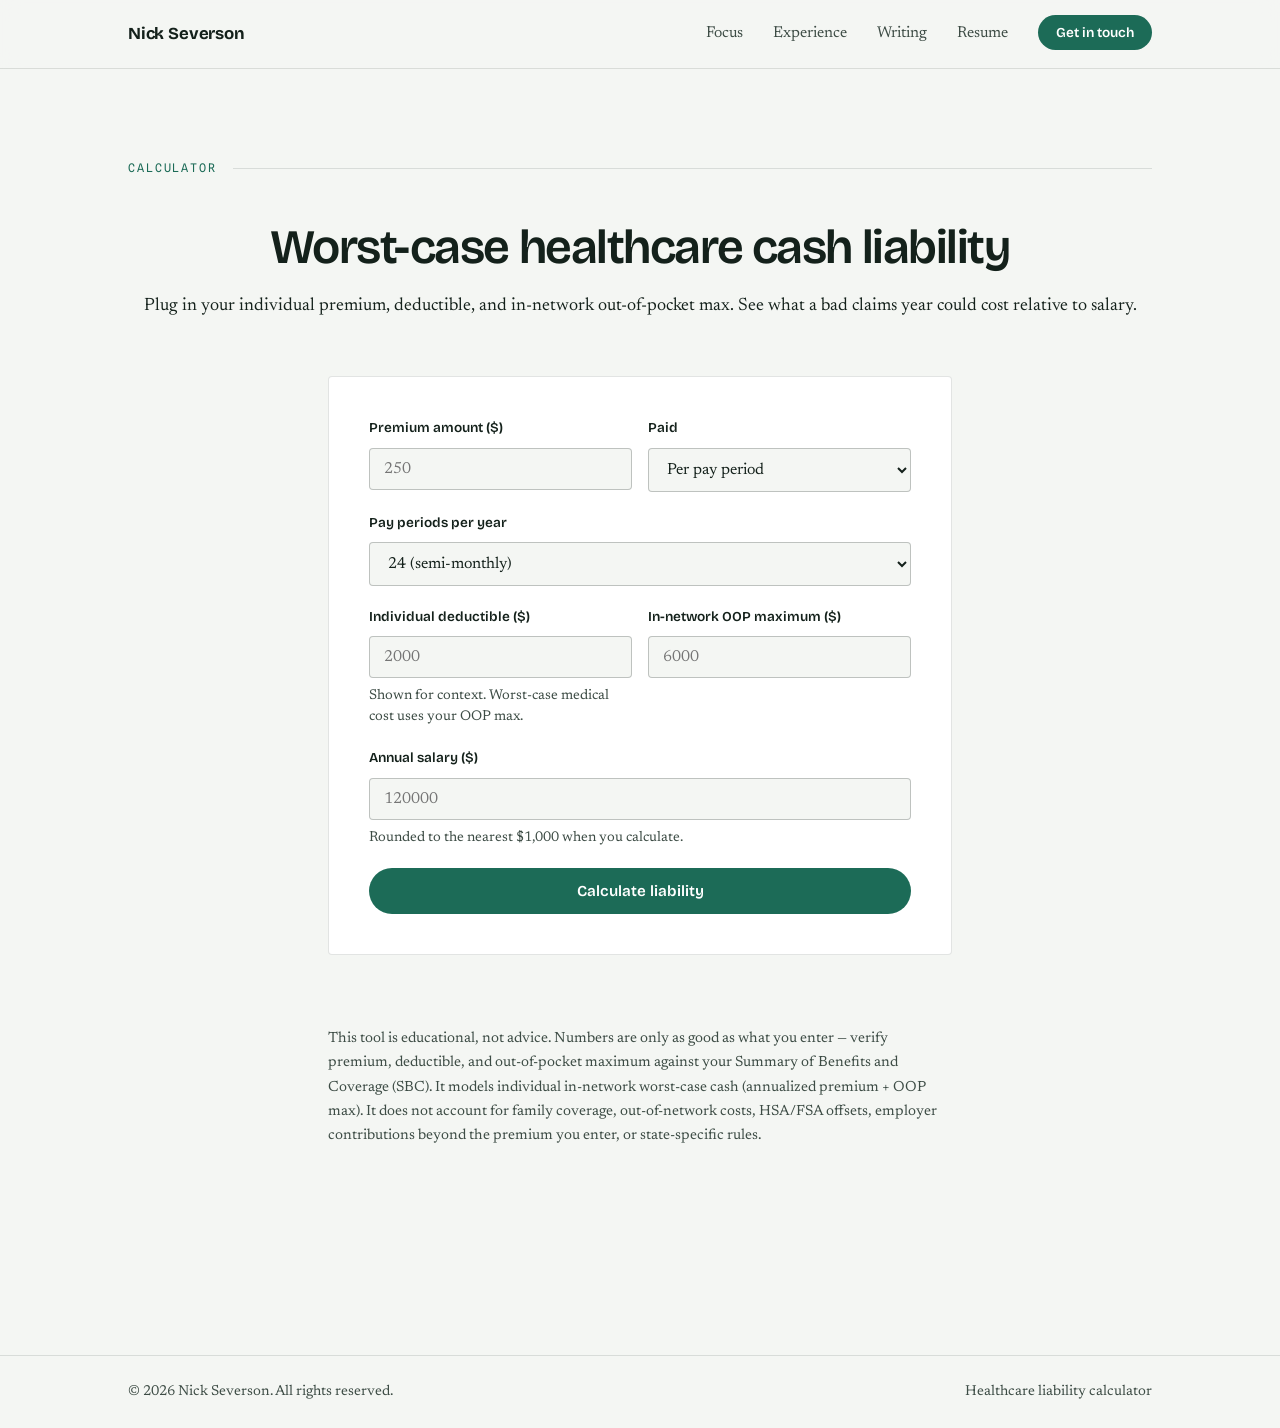
==== calculator.html @ 26088bc8 "Add Phase 1 healthcare liability calculator New client-side calculator page with manual individual i" ====
<!DOCTYPE html>
<html lang="en">
<head>
<meta charset="UTF-8">
<meta name="viewport" content="width=device-width, initial-scale=1.0">
<title>Healthcare Liability Calculator — Nick Severson</title>
<meta name="description" content="Estimate your worst-case annual healthcare cash liability from premium, deductible, and out-of-pocket maximum versus salary.">
<link rel="icon" href="data:image/svg+xml,<svg xmlns=%22http://www.w3.org/2000/svg%22 viewBox=%220 0 100 100%22><rect width=%22100%22 height=%22100%22 rx=%2222%22 fill=%22%231C6B57%22/><text x=%2250%22 y=%2266%22 font-size=%2244%22 font-weight=%22700%22 text-anchor=%22middle%22 fill=%22white%22 font-family=%22sans-serif%22>NS</text></svg>">
<link rel="preconnect" href="https://fonts.googleapis.com">
<link rel="preconnect" href="https://fonts.gstatic.com" crossorigin>
<link href="https://fonts.googleapis.com/css2?family=Bricolage+Grotesque:opsz,wght@12..96,400;12..96,500;12..96,600;12..96,700&family=Newsreader:ital,opsz,wght@0,6..72,400;0,6..72,500;1,6..72,400;1,6..72,500&family=Spline+Sans+Mono:wght@400;500&display=swap" rel="stylesheet">
<link rel="stylesheet" href="style.css">
</head>
<body>

<header>
  <div class="wrap nav">
    <a class="wordmark" href="index.html">Nick Severson</a>
    <nav aria-label="Main">
      <button class="menu-btn" aria-expanded="false" aria-controls="navlist" onclick="const u=document.getElementById('navlist');const o=u.classList.toggle('open');this.setAttribute('aria-expanded',o)">Menu</button>
      <ul id="navlist">
        <li><a href="index.html#focus">Focus</a></li>
        <li><a href="index.html#experience">Experience</a></li>
        <li><a href="index.html#writing">Writing</a></li>
        <li><a href="Nick-Severson-Resume.pdf" target="_blank" rel="noopener">Resume</a></li>
        <li><a class="cta" href="contact.html">Get in touch</a></li>
      </ul>
    </nav>
  </div>
</header>

<main>
  <div class="wrap page-hero reveal">
    <p class="eyebrow mono" style="justify-content:center"><span>Calculator</span></p>
    <h1>Worst-case healthcare cash liability</h1>
    <p class="lede">Plug in your individual premium, deductible, and in-network out-of-pocket max. See what a bad claims year could cost relative to salary.</p>
  </div>

  <div class="wrap calc-layout">
    <div class="card reveal">
      <form id="liability-form" novalidate>
        <div class="field-row">
          <div class="field">
            <label for="premium">Premium amount ($)</label>
            <input type="number" id="premium" name="premium" min="0" step="1" required placeholder="250">
          </div>
          <div class="field">
            <label for="cadence">Paid</label>
            <select id="cadence" name="cadence" required>
              <option value="per_pay">Per pay period</option>
              <option value="monthly">Monthly</option>
            </select>
          </div>
        </div>

        <div class="field" id="pay-periods-field">
          <label for="payPeriods">Pay periods per year</label>
          <select id="payPeriods" name="payPeriods">
            <option value="26">26 (biweekly)</option>
            <option value="24" selected>24 (semi-monthly)</option>
            <option value="12">12 (monthly)</option>
            <option value="52">52 (weekly)</option>
          </select>
        </div>

        <div class="field-row">
          <div class="field">
            <label for="deductible">Individual deductible ($)</label>
            <input type="number" id="deductible" name="deductible" min="0" step="1" required placeholder="2000">
            <p class="field-hint">Shown for context. Worst-case medical cost uses your OOP max.</p>
          </div>
          <div class="field">
            <label for="oopm">In-network OOP maximum ($)</label>
            <input type="number" id="oopm" name="oopm" min="0" step="1" required placeholder="6000">
          </div>
        </div>

        <div class="field">
          <label for="salary">Annual salary ($)</label>
          <input type="number" id="salary" name="salary" min="1" step="1000" required placeholder="120000">
          <p class="field-hint">Rounded to the nearest $1,000 when you calculate.</p>
        </div>

        <button type="submit" class="btn btn-primary">Calculate liability</button>
      </form>
    </div>

    <div class="card calc-results reveal" id="results" hidden>
      <p class="mono tag" style="color:var(--brass)">Results · Individual coverage</p>
      <div class="calc-flag" id="flag" aria-live="polite"></div>
      <div class="calc-grid">
        <div>
          <div class="calc-lbl">Annual premium</div>
          <div class="calc-num" id="out-premium">—</div>
        </div>
        <div>
          <div class="calc-lbl">Worst-case medical (OOP max)</div>
          <div class="calc-num" id="out-medical">—</div>
        </div>
        <div>
          <div class="calc-lbl">Worst-case total cash</div>
          <div class="calc-num" id="out-total">—</div>
        </div>
        <div>
          <div class="calc-lbl">Share of salary</div>
          <div class="calc-num" id="out-ratio">—</div>
        </div>
      </div>
      <p class="calc-note" id="out-detail"></p>
    </div>
  </div>

  <div class="wrap calc-disclaimer reveal">
    <p>This tool is educational, not advice. Numbers are only as good as what you enter — verify premium, deductible, and out-of-pocket maximum against your Summary of Benefits and Coverage (SBC). It models individual in-network worst-case cash (annualized premium + OOP max). It does not account for family coverage, out-of-network costs, HSA/FSA offsets, employer contributions beyond the premium you enter, or state-specific rules.</p>
  </div>
</main>

<footer class="plain-footer">
  <div class="wrap">
    <span>© <script>document.write(new Date().getFullYear())</script> Nick Severson. All rights reserved.</span>
    <a href="calculator.html">Healthcare liability calculator</a>
  </div>
</footer>

<script>
(function () {
  var form = document.getElementById('liability-form');
  var cadence = document.getElementById('cadence');
  var payField = document.getElementById('pay-periods-field');
  var results = document.getElementById('results');

  function money(n) {
    return n.toLocaleString('en-US', { style: 'currency', currency: 'USD', maximumFractionDigits: 0 });
  }

  function togglePayPeriods() {
    var perPay = cadence.value === 'per_pay';
    payField.hidden = !perPay;
    document.getElementById('payPeriods').required = perPay;
  }

  cadence.addEventListener('change', togglePayPeriods);
  togglePayPeriods();

  form.addEventListener('submit', function (e) {
    e.preventDefault();
    var premium = Number(document.getElementById('premium').value);
    var oopm = Number(document.getElementById('oopm').value);
    var salaryRaw = Number(document.getElementById('salary').value);
    if (!(premium >= 0) || !(oopm >= 0) || !(salaryRaw > 0)) return;

    var periods = cadence.value === 'per_pay'
      ? Number(document.getElementById('payPeriods').value)
      : 12;
    var salary = Math.round(salaryRaw / 1000) * 1000;
    if (salary < 1000) salary = 1000;

    var annualPremium = premium * periods;
    var worstCaseMedical = oopm;
    var worstCaseTotal = annualPremium + worstCaseMedical;
    var ratio = worstCaseTotal / salary;
    var pct = ratio * 100;

    var flagEl = document.getElementById('flag');
    var label, cls;
    if (ratio < 0.05) {
      label = 'Manageable';
      cls = 'flag-manageable';
    } else if (ratio <= 0.10) {
      label = 'Stretch';
      cls = 'flag-stretch';
    } else {
      label = 'Tight';
      cls = 'flag-tight';
    }

    flagEl.className = 'calc-flag ' + cls;
    flagEl.textContent = label;
    document.getElementById('out-premium').textContent = money(annualPremium);
    document.getElementById('out-medical').textContent = money(worstCaseMedical);
    document.getElementById('out-total').textContent = money(worstCaseTotal);
    document.getElementById('out-ratio').textContent = pct.toFixed(1) + '%';
    document.getElementById('out-detail').textContent =
      'Based on ' + money(premium) + (cadence.value === 'per_pay' ? ' × ' + periods + ' pay periods' : ' × 12 months') +
      ', OOP max ' + money(oopm) + ', and salary rounded to ' + money(salary) +
      '. Deductible is not added on top of OOP max for worst-case medical.';

    results.hidden = false;
    results.classList.add('in');
    results.scrollIntoView({ behavior: 'smooth', block: 'nearest' });
  });
})();
</script>

<script>
  var revEls = document.querySelectorAll('.reveal');
  if (window.matchMedia && window.matchMedia('(prefers-reduced-motion:reduce)').matches) {
    revEls.forEach(function(el){ el.classList.add('in'); });
  } else if ('IntersectionObserver' in window) {
    var io = new IntersectionObserver(function(entries){
      entries.forEach(function(e){ if(e.isIntersecting){ e.target.classList.add('in'); io.unobserve(e.target);} });
    }, {threshold:.12});
    revEls.forEach(function(el){ io.observe(el); });
    setTimeout(function(){ revEls.forEach(function(el){ el.classList.add('in'); }); }, 1500);
  } else {
    revEls.forEach(function(el){ el.classList.add('in'); });
  }
</script>

</body>
</html>
---- style.css ----
:root{
  --paper:#F4F6F3;
  --ink:#14211B;
  --ink-soft:#3D4C45;
  --pine:#1C6B57;
  --pine-deep:#0E362C;
  --brass:#A9812E;
  --line:rgba(20,33,27,.12);
  --line-strong:rgba(20,33,27,.24);
  --max:1120px;
  --pad:clamp(32px,6vw,48px);
  --gap-section:clamp(88px,15vh,160px);
  --gap-section-lg:clamp(130px,22vh,240px);
}
*{margin:0;padding:0;box-sizing:border-box}
html{scroll-behavior:smooth}
body{
  background:var(--paper);
  color:var(--ink);
  font-family:'Newsreader',Georgia,serif;
  font-size:18px;
  line-height:1.65;
  -webkit-font-smoothing:antialiased;
}
a{color:inherit}
::selection{background:var(--pine);color:#fff}
.wrap{max-width:var(--max);margin:0 auto;padding:0 var(--pad)}
.mono{font-family:'Spline Sans Mono',ui-monospace,monospace;font-size:.74rem;letter-spacing:.16em;text-transform:uppercase}

/* ---------- header ---------- */
header{
  position:sticky;top:0;z-index:50;
  background:color-mix(in srgb, var(--paper) 82%, transparent);
  backdrop-filter:blur(10px);-webkit-backdrop-filter:blur(10px);
  border-bottom:1px solid var(--line);
}
.nav{display:flex;align-items:center;justify-content:space-between;gap:20px;min-height:68px;flex-wrap:wrap}
.wordmark{font-family:'Bricolage Grotesque',sans-serif;font-weight:700;font-size:1.05rem;text-decoration:none;letter-spacing:-.01em}
.wordmark span{color:var(--pine)}
nav ul{display:flex;gap:clamp(16px,2.4vw,30px);list-style:none;align-items:center;flex-wrap:wrap}
nav a{text-decoration:none;color:var(--ink-soft);font-size:.98rem}
nav a:hover{color:var(--pine)}
nav .cta{
  font-family:'Bricolage Grotesque',sans-serif;font-weight:600;font-size:.85rem;
  color:#fff;background:var(--pine);padding:9px 18px;border-radius:999px;transition:background .18s ease;
}
nav .cta:hover{background:var(--pine-deep);color:#fff}
.menu-btn{display:none;background:none;border:1px solid var(--line-strong);border-radius:8px;padding:6px 12px;font-family:'Spline Sans Mono',monospace;font-size:.72rem;letter-spacing:.1em;cursor:pointer;color:var(--ink)}

/* ---------- hero ---------- */
.hero{padding-top:clamp(72px,13vh,140px);padding-bottom:clamp(56px,9vh,96px)}
.eyebrow{color:var(--pine);margin-bottom:clamp(28px,5vh,44px);display:flex;align-items:center;gap:16px}
.eyebrow::after{content:"";flex:1;height:1px;background:var(--line)}
h1{
  font-family:'Bricolage Grotesque',sans-serif;
  font-weight:600;font-size:clamp(2.5rem,6vw,4.6rem);
  line-height:1.04;letter-spacing:-.03em;max-width:19ch;text-wrap:balance;
}
h1 em{font-family:'Newsreader',serif;font-style:italic;font-weight:500;color:var(--pine)}
.hero p.lede{max-width:60ch;margin:clamp(28px,4vh,40px) 0 clamp(32px,5vh,44px);font-size:clamp(1.1rem,1.4vw,1.24rem);color:var(--ink-soft);line-height:1.7}
.hero .actions{display:flex;gap:16px;flex-wrap:wrap;align-items:center}
.btn{
  font-family:'Bricolage Grotesque',sans-serif;font-weight:600;font-size:.95rem;
  text-decoration:none;padding:14px 26px;border-radius:999px;transition:transform .15s ease, background .18s ease, border-color .18s ease, color .18s ease;
  display:inline-flex;align-items:center;gap:8px;border:none;cursor:pointer;
}
.btn:hover{transform:translateY(-2px)}
.btn-primary{background:var(--pine);color:#fff}
.btn-primary:hover{background:var(--pine-deep)}
.btn-ghost{border:1px solid var(--line-strong);color:var(--ink);background:transparent}
.btn-ghost:hover{border-color:var(--pine);color:var(--pine)}
.quiet{font-size:.96rem;color:var(--ink-soft);text-decoration:underline;text-underline-offset:3px;transition:color .18s ease}
.quiet:hover{color:var(--pine)}

/* ---------- page hero (interior pages) ---------- */
.page-hero{padding-top:clamp(64px,10vh,100px);padding-bottom:clamp(40px,6vh,56px);text-align:center}
.page-hero h1{max-width:none;margin:0 auto;font-size:clamp(2rem,4.4vw,3rem)}
.page-hero p.lede{margin:20px auto 0;text-align:center}

/* ---------- proof ledger ---------- */
.ledger{border-top:1px solid var(--line-strong);border-bottom:1px solid var(--line-strong);padding-top:clamp(28px,4vh,40px);padding-bottom:clamp(28px,4vh,40px);margin-bottom:var(--gap-section-lg)}
.ledger-grid{display:grid;grid-template-columns:repeat(auto-fit,minmax(160px,1fr));gap:clamp(28px,4vw,44px)}
.ledger .num{font-family:'Bricolage Grotesque',sans-serif;font-weight:700;font-size:clamp(1.9rem,2.6vw,2.3rem);letter-spacing:-.02em}
.ledger .num sup{font-size:.62em;color:var(--brass);top:-.7em}
.ledger .lbl{color:var(--ink-soft);margin-top:4px;font-size:1rem}

/* ---------- sections ---------- */
#focus,#experience,#writing{padding-bottom:var(--gap-section-lg)}
.sec-head{display:flex;align-items:center;gap:16px;margin-bottom:clamp(36px,6vh,56px)}
.sec-head .mono{color:var(--pine)}
.sec-head::after{content:"";flex:1;height:1px;background:var(--line)}
h2{font-family:'Bricolage Grotesque',sans-serif;font-weight:600;font-size:clamp(1.5rem,2.4vw,2rem);letter-spacing:-.02em}

/* focus areas */
.focus{display:grid;grid-template-columns:repeat(auto-fit,minmax(260px,1fr));gap:1px;background:var(--line);border:1px solid var(--line)}
.focus article{background:var(--paper);padding:clamp(30px,3.4vw,40px);transition:background .2s ease}
.focus article:hover{background:#fff}
.focus h3{font-family:'Bricolage Grotesque',sans-serif;font-weight:600;font-size:1.18rem;margin:16px 0 12px}
.focus p{color:var(--ink-soft);font-size:1rem;line-height:1.65}
.focus .tag{color:var(--brass)}

/* experience */
.role{display:grid;grid-template-columns:minmax(160px,220px) 1fr;gap:clamp(20px,4vw,44px);padding:clamp(30px,4vh,40px) 0;border-top:1px solid var(--line)}
.role:last-of-type{border-bottom:1px solid var(--line)}
.role .when{color:var(--ink-soft);padding-top:5px;font-size:1rem}
.role h3{font-family:'Bricolage Grotesque',sans-serif;font-weight:600;font-size:1.2rem}
.role .org{color:var(--pine);font-style:italic;font-family:'Newsreader',serif;margin:2px 0 14px}
.role ul{list-style:none;display:flex;flex-direction:column;gap:8px}
.role li{color:var(--ink-soft);padding-left:22px;position:relative;font-size:1rem}
.role li::before{content:"—";position:absolute;left:0;color:var(--brass)}
.resume-row{margin-top:clamp(28px,4vh,36px)}

/* writing */
.posts{display:grid;grid-template-columns:repeat(auto-fit,minmax(260px,1fr));gap:clamp(20px,2.4vw,28px)}
.post{border:1px solid var(--line);padding:clamp(26px,3vw,32px);text-decoration:none;display:block;transition:border-color .2s ease, transform .15s ease;background:var(--paper)}
.post:hover{border-color:var(--pine);transform:translateY(-3px)}
.post h3{font-family:'Bricolage Grotesque',sans-serif;font-weight:600;font-size:1.12rem;margin:14px 0 10px}
.post p{color:var(--ink-soft);font-size:.98rem;line-height:1.6}
.post .read{color:var(--pine);font-size:.92rem;font-style:italic;font-family:'Newsreader',serif;margin-top:16px;display:inline-block}
.writing-note{margin-top:clamp(24px,3vh,32px);color:var(--ink-soft);font-size:.98rem}
.writing-note a{color:var(--pine)}

/* ---------- card (contact form / placeholders) ---------- */
.card{background:#fff;border:1px solid var(--line);border-radius:4px;padding:40px}
.field{margin-bottom:20px}
.field label{display:block;font-family:'Bricolage Grotesque',sans-serif;font-weight:600;font-size:.85rem;margin-bottom:8px}
.field input,.field textarea{
  width:100%;font-family:'Newsreader',Georgia,serif;font-size:1rem;color:var(--ink);
  background:var(--paper);border:1px solid var(--line-strong);border-radius:4px;
  padding:12px 14px;transition:border-color .15s ease;
}
.field input:focus,.field textarea:focus{outline:none;border-color:var(--pine)}
.field textarea{resize:vertical;min-height:140px}
.card .btn{width:100%;justify-content:center;padding:14px 24px}

.placeholder-box{background:#fff;border:1px solid var(--line);border-radius:4px;padding:56px 40px;text-align:center}
.placeholder-box .icon{
  width:52px;height:52px;border-radius:50%;background:var(--paper);border:1px solid var(--line);
  display:flex;align-items:center;justify-content:center;margin:0 auto 20px;color:var(--pine);font-size:1.3rem;
}
.placeholder-box p{color:var(--ink-soft);max-width:44ch;margin:12px auto 0}

/* ---------- contact / footer band ---------- */
.close-band{background:var(--pine-deep);color:#EDF3EF;padding:clamp(80px,13vh,128px) 0 0}
.close-band .mono{color:#8FBFA9}
.close-band h2{color:#fff;font-size:clamp(1.9rem,3.8vw,3rem);line-height:1.1;max-width:22ch;margin:20px 0 20px;text-wrap:balance}
.close-band p{color:#B9CFC3;max-width:54ch;font-size:clamp(1.05rem,1.3vw,1.18rem);line-height:1.7}
.close-actions{display:flex;gap:16px;flex-wrap:wrap;margin:clamp(32px,5vh,40px) 0 0}
.close-band .btn-primary{background:#fff;color:var(--pine-deep)}
.close-band .btn-primary:hover{background:#DCE9E1}
.close-band .btn-ghost{border-color:rgba(255,255,255,.35);color:#fff}
.close-band .btn-ghost:hover{border-color:#fff}
.footer-meta{
  margin-top:clamp(56px,9vh,80px);border-top:1px solid rgba(255,255,255,.15);
  padding:26px 0;display:flex;justify-content:space-between;gap:16px;flex-wrap:wrap;
  color:#8FA99C;font-size:.9rem;
}
.footer-meta a{color:#C7D9CE;text-decoration:none}
.footer-meta a:hover{color:#fff;text-decoration:underline}
.family{font-family:'Spline Sans Mono',monospace;font-size:.72rem;letter-spacing:.12em;text-transform:uppercase}

/* plain footer for interior pages without a close-band */
.plain-footer{border-top:1px solid var(--line);padding:24px 0;margin-top:var(--gap-section)}
.plain-footer .wrap{display:flex;justify-content:space-between;gap:16px;flex-wrap:wrap;color:var(--ink-soft);font-size:.9rem}
.plain-footer a{color:var(--ink-soft);text-decoration:none}
.plain-footer a:hover{color:var(--pine);text-decoration:underline}

/* reveal on scroll */
.reveal{opacity:0;transform:translateY(16px);transition:opacity .55s ease, transform .55s ease}
.reveal.in{opacity:1;transform:none}
@media (prefers-reduced-motion:reduce){
  .reveal{opacity:1;transform:none;transition:none}
  .btn:hover,.post:hover{transform:none}
  html{scroll-behavior:auto}
}

/* focus visibility */
a:focus-visible,button:focus-visible{outline:2px solid var(--pine);outline-offset:3px;border-radius:4px}

/* ---------- responsive ---------- */
@media (max-width:720px){
  :root{--pad:32px}
  nav ul{
    display:none;position:absolute;top:68px;left:0;right:0;
    background:var(--paper);border-bottom:1px solid var(--line);
    flex-direction:column;gap:0;padding:8px var(--pad) 16px;
  }
  nav ul.open{display:flex}
  nav ul li{width:100%}
  nav ul a{display:block;padding:12px 0}
  .menu-btn{display:block}
  .role{grid-template-columns:1fr;gap:8px}
  .card{padding:28px}
}

/* ---------- calculator ---------- */
.calc-layout{max-width:720px;padding-bottom:clamp(48px,8vh,80px);display:flex;flex-direction:column;gap:24px}
.field-row{display:grid;grid-template-columns:1fr 1fr;gap:16px}
.field select{
  width:100%;font-family:'Newsreader',Georgia,serif;font-size:1rem;color:var(--ink);
  background:var(--paper);border:1px solid var(--line-strong);border-radius:4px;
  padding:12px 14px;transition:border-color .15s ease;appearance:auto;
}
.field select:focus{outline:none;border-color:var(--pine)}
.field-hint{margin-top:8px;font-size:.88rem;color:var(--ink-soft);line-height:1.45}
.calc-results .tag{margin-bottom:12px}
.calc-flag{
  font-family:'Bricolage Grotesque',sans-serif;font-weight:700;font-size:clamp(1.4rem,2.4vw,1.75rem);
  letter-spacing:-.02em;margin-bottom:24px;
}
.flag-manageable{color:var(--pine)}
.flag-stretch{color:var(--brass)}
.flag-tight{color:#9B3B2E}
.calc-grid{display:grid;grid-template-columns:1fr 1fr;gap:clamp(20px,3vw,28px)}
.calc-lbl{color:var(--ink-soft);font-size:.95rem;margin-bottom:4px}
.calc-num{font-family:'Bricolage Grotesque',sans-serif;font-weight:700;font-size:clamp(1.35rem,2vw,1.65rem);letter-spacing:-.02em}
.calc-note{margin-top:24px;color:var(--ink-soft);font-size:.95rem;line-height:1.6}
.calc-disclaimer{max-width:720px;padding-bottom:clamp(48px,8vh,72px)}
.calc-disclaimer p{color:var(--ink-soft);font-size:.92rem;line-height:1.65}
@media (max-width:720px){
  .field-row,.calc-grid{grid-template-columns:1fr}
}
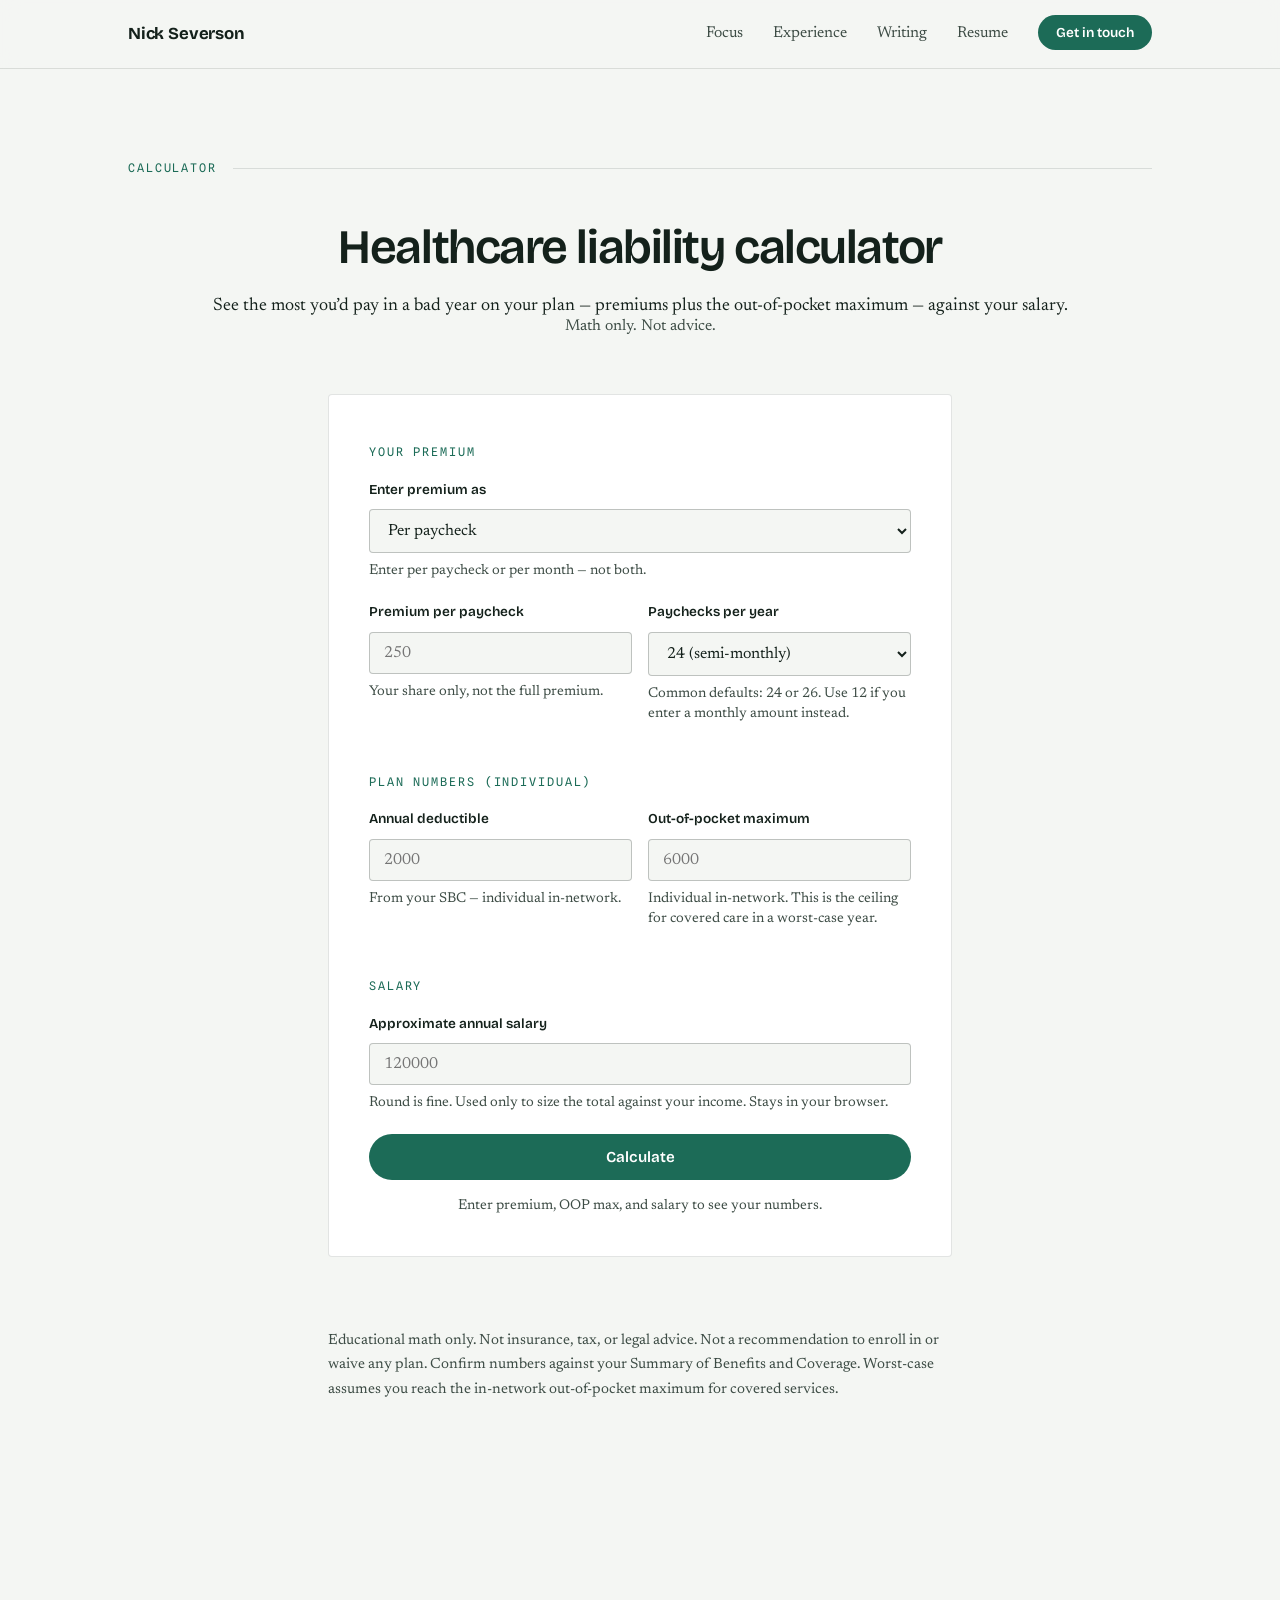
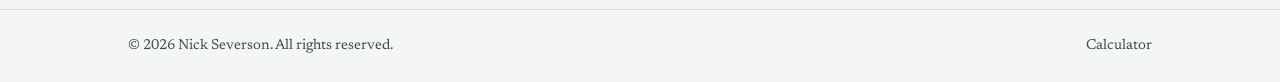
==== commit 21865c13: "Apply Ideas Guy microcopy to liability calculator Swap placeholder strings for locked Phase 1 copy: " ====
--- a/calculator.html
+++ b/calculator.html
@@ -3,8 +3,8 @@
 <head>
 <meta charset="UTF-8">
 <meta name="viewport" content="width=device-width, initial-scale=1.0">
-<title>Healthcare Liability Calculator — Nick Severson</title>
-<meta name="description" content="Estimate your worst-case annual healthcare cash liability from premium, deductible, and out-of-pocket maximum versus salary.">
+<title>Healthcare liability calculator · Nick Severson</title>
+<meta name="description" content="Estimate worst-case healthcare costs on your plan — your premiums plus the out-of-pocket maximum — as a share of salary.">
 <link rel="icon" href="data:image/svg+xml,<svg xmlns=%22http://www.w3.org/2000/svg%22 viewBox=%220 0 100 100%22><rect width=%22100%22 height=%22100%22 rx=%2222%22 fill=%22%231C6B57%22/><text x=%2250%22 y=%2266%22 font-size=%2244%22 font-weight=%22700%22 text-anchor=%22middle%22 fill=%22white%22 font-family=%22sans-serif%22>NS</text></svg>">
 <link rel="preconnect" href="https://fonts.googleapis.com">
 <link rel="preconnect" href="https://fonts.gstatic.com" crossorigin>
@@ -32,93 +32,106 @@
 <main>
   <div class="wrap page-hero reveal">
     <p class="eyebrow mono" style="justify-content:center"><span>Calculator</span></p>
-    <h1>Worst-case healthcare cash liability</h1>
-    <p class="lede">Plug in your individual premium, deductible, and in-network out-of-pocket max. See what a bad claims year could cost relative to salary.</p>
+    <h1>Healthcare liability calculator</h1>
+    <p class="lede">See the most you’d pay in a bad year on your plan — premiums plus the out-of-pocket maximum — against your salary.</p>
+    <p class="calc-oneliner">Math only. Not advice.</p>
   </div>
 
   <div class="wrap calc-layout">
     <div class="card reveal">
       <form id="liability-form" novalidate>
+        <p class="mono calc-section">Your premium</p>
+        <div class="field">
+          <label for="cadence">Enter premium as</label>
+          <select id="cadence" name="cadence" required>
+            <option value="per_pay">Per paycheck</option>
+            <option value="monthly">Per month</option>
+          </select>
+          <p class="field-hint">Enter per paycheck or per month — not both.</p>
+        </div>
+
         <div class="field-row">
           <div class="field">
-            <label for="premium">Premium amount ($)</label>
+            <label for="premium" id="premium-label">Premium per paycheck</label>
             <input type="number" id="premium" name="premium" min="0" step="1" required placeholder="250">
-          </div>
-          <div class="field">
-            <label for="cadence">Paid</label>
-            <select id="cadence" name="cadence" required>
-              <option value="per_pay">Per pay period</option>
-              <option value="monthly">Monthly</option>
+            <p class="field-hint">Your share only, not the full premium.</p>
+          </div>
+          <div class="field" id="pay-periods-field">
+            <label for="payPeriods">Paychecks per year</label>
+            <select id="payPeriods" name="payPeriods">
+              <option value="26">26 (biweekly)</option>
+              <option value="24" selected>24 (semi-monthly)</option>
+              <option value="12">12</option>
+              <option value="52">52 (weekly)</option>
             </select>
-          </div>
-        </div>
-
-        <div class="field" id="pay-periods-field">
-          <label for="payPeriods">Pay periods per year</label>
-          <select id="payPeriods" name="payPeriods">
-            <option value="26">26 (biweekly)</option>
-            <option value="24" selected>24 (semi-monthly)</option>
-            <option value="12">12 (monthly)</option>
-            <option value="52">52 (weekly)</option>
-          </select>
-        </div>
-
+            <p class="field-hint">Common defaults: 24 or 26. Use 12 if you enter a monthly amount instead.</p>
+          </div>
+        </div>
+
+        <p class="mono calc-section">Plan numbers (individual)</p>
         <div class="field-row">
           <div class="field">
-            <label for="deductible">Individual deductible ($)</label>
+            <label for="deductible">Annual deductible</label>
             <input type="number" id="deductible" name="deductible" min="0" step="1" required placeholder="2000">
-            <p class="field-hint">Shown for context. Worst-case medical cost uses your OOP max.</p>
+            <p class="field-hint">From your SBC — individual in-network.</p>
           </div>
           <div class="field">
-            <label for="oopm">In-network OOP maximum ($)</label>
+            <label for="oopm">Out-of-pocket maximum</label>
             <input type="number" id="oopm" name="oopm" min="0" step="1" required placeholder="6000">
-          </div>
-        </div>
-
+            <p class="field-hint">Individual in-network. This is the ceiling for covered care in a worst-case year.</p>
+          </div>
+        </div>
+
+        <p class="mono calc-section">Salary</p>
         <div class="field">
-          <label for="salary">Annual salary ($)</label>
+          <label for="salary">Approximate annual salary</label>
           <input type="number" id="salary" name="salary" min="1" step="1000" required placeholder="120000">
-          <p class="field-hint">Rounded to the nearest $1,000 when you calculate.</p>
-        </div>
-
-        <button type="submit" class="btn btn-primary">Calculate liability</button>
+          <p class="field-hint">Round is fine. Used only to size the total against your income. Stays in your browser.</p>
+        </div>
+
+        <button type="submit" class="btn btn-primary">Calculate</button>
+        <p class="field-hint calc-empty" id="empty-hint">Enter premium, OOP max, and salary to see your numbers.</p>
       </form>
     </div>
 
     <div class="card calc-results reveal" id="results" hidden>
-      <p class="mono tag" style="color:var(--brass)">Results · Individual coverage</p>
+      <p class="mono tag" style="color:var(--brass)">Your numbers</p>
       <div class="calc-flag" id="flag" aria-live="polite"></div>
+      <p class="calc-flag-blurb" id="flag-blurb"></p>
+      <p class="field-hint" id="flag-note" hidden>Households differ. This is a sizing lens, not a recommendation to enroll or waive.</p>
       <div class="calc-grid">
         <div>
-          <div class="calc-lbl">Annual premium</div>
+          <div class="calc-lbl">Annual premium (your share)</div>
           <div class="calc-num" id="out-premium">—</div>
         </div>
         <div>
           <div class="calc-lbl">Worst-case medical (OOP max)</div>
           <div class="calc-num" id="out-medical">—</div>
-        </div>
-        <div>
-          <div class="calc-lbl">Worst-case total cash</div>
+          <p class="field-hint">Ceiling for covered in-network care if you hit the out-of-pocket maximum.</p>
+        </div>
+        <div>
+          <div class="calc-lbl">Worst-case total</div>
           <div class="calc-num" id="out-total">—</div>
+          <p class="field-hint">Premium + OOP max.</p>
         </div>
         <div>
           <div class="calc-lbl">Share of salary</div>
           <div class="calc-num" id="out-ratio">—</div>
         </div>
       </div>
-      <p class="calc-note" id="out-detail"></p>
+      <p class="calc-note">Doesn’t include out-of-network costs, non-covered services, balance billing, or tax-advantaged accounts (HSA/FSA).</p>
     </div>
   </div>
 
   <div class="wrap calc-disclaimer reveal">
-    <p>This tool is educational, not advice. Numbers are only as good as what you enter — verify premium, deductible, and out-of-pocket maximum against your Summary of Benefits and Coverage (SBC). It models individual in-network worst-case cash (annualized premium + OOP max). It does not account for family coverage, out-of-network costs, HSA/FSA offsets, employer contributions beyond the premium you enter, or state-specific rules.</p>
+    <p>Educational math only. Not insurance, tax, or legal advice. Not a recommendation to enroll in or waive any plan. Confirm numbers against your Summary of Benefits and Coverage. Worst-case assumes you reach the in-network out-of-pocket maximum for covered services.</p>
   </div>
 </main>
 
 <footer class="plain-footer">
   <div class="wrap">
     <span>© <script>document.write(new Date().getFullYear())</script> Nick Severson. All rights reserved.</span>
-    <a href="calculator.html">Healthcare liability calculator</a>
+    <a href="calculator.html">Calculator</a>
   </div>
 </footer>
 
@@ -127,20 +140,23 @@
   var form = document.getElementById('liability-form');
   var cadence = document.getElementById('cadence');
   var payField = document.getElementById('pay-periods-field');
+  var premiumLabel = document.getElementById('premium-label');
   var results = document.getElementById('results');
+  var emptyHint = document.getElementById('empty-hint');
 
   function money(n) {
     return n.toLocaleString('en-US', { style: 'currency', currency: 'USD', maximumFractionDigits: 0 });
   }
 
-  function togglePayPeriods() {
+  function toggleCadence() {
     var perPay = cadence.value === 'per_pay';
     payField.hidden = !perPay;
     document.getElementById('payPeriods').required = perPay;
+    premiumLabel.textContent = perPay ? 'Premium per paycheck' : 'Premium per month';
   }
 
-  cadence.addEventListener('change', togglePayPeriods);
-  togglePayPeriods();
+  cadence.addEventListener('change', toggleCadence);
+  toggleCadence();
 
   form.addEventListener('submit', function (e) {
     e.preventDefault();
@@ -162,28 +178,32 @@
     var pct = ratio * 100;
 
     var flagEl = document.getElementById('flag');
-    var label, cls;
+    var blurbEl = document.getElementById('flag-blurb');
+    var noteEl = document.getElementById('flag-note');
+    var label, cls, blurb;
     if (ratio < 0.05) {
       label = 'Manageable';
       cls = 'flag-manageable';
+      blurb = 'Worst-case total is under 5% of salary.';
     } else if (ratio <= 0.10) {
       label = 'Stretch';
       cls = 'flag-stretch';
+      blurb = 'Worst-case total is 5–10% of salary.';
     } else {
       label = 'Tight';
       cls = 'flag-tight';
+      blurb = 'Worst-case total is over 10% of salary.';
     }
 
     flagEl.className = 'calc-flag ' + cls;
     flagEl.textContent = label;
+    blurbEl.textContent = blurb;
+    noteEl.hidden = false;
     document.getElementById('out-premium').textContent = money(annualPremium);
     document.getElementById('out-medical').textContent = money(worstCaseMedical);
     document.getElementById('out-total').textContent = money(worstCaseTotal);
-    document.getElementById('out-ratio').textContent = pct.toFixed(1) + '%';
-    document.getElementById('out-detail').textContent =
-      'Based on ' + money(premium) + (cadence.value === 'per_pay' ? ' × ' + periods + ' pay periods' : ' × 12 months') +
-      ', OOP max ' + money(oopm) + ', and salary rounded to ' + money(salary) +
-      '. Deductible is not added on top of OOP max for worst-case medical.';
+    document.getElementById('out-ratio').textContent = pct.toFixed(1) + '% of salary';
+    emptyHint.hidden = true;
 
     results.hidden = false;
     results.classList.add('in');
--- a/style.css
+++ b/style.css
@@ -220,3 +220,9 @@
 @media (max-width:720px){
   .field-row,.calc-grid{grid-template-columns:1fr}
 }
+
+.calc-oneliner{text-align:center;color:var(--ink-soft);font-size:.98rem;margin-top:-8px;margin-bottom:0}
+.calc-section{color:var(--pine);margin:8px 0 16px}
+.calc-section:not(:first-child){margin-top:28px}
+.calc-flag-blurb{color:var(--ink-soft);margin:-12px 0 8px;font-size:1rem}
+.calc-empty{margin-top:16px;text-align:center}
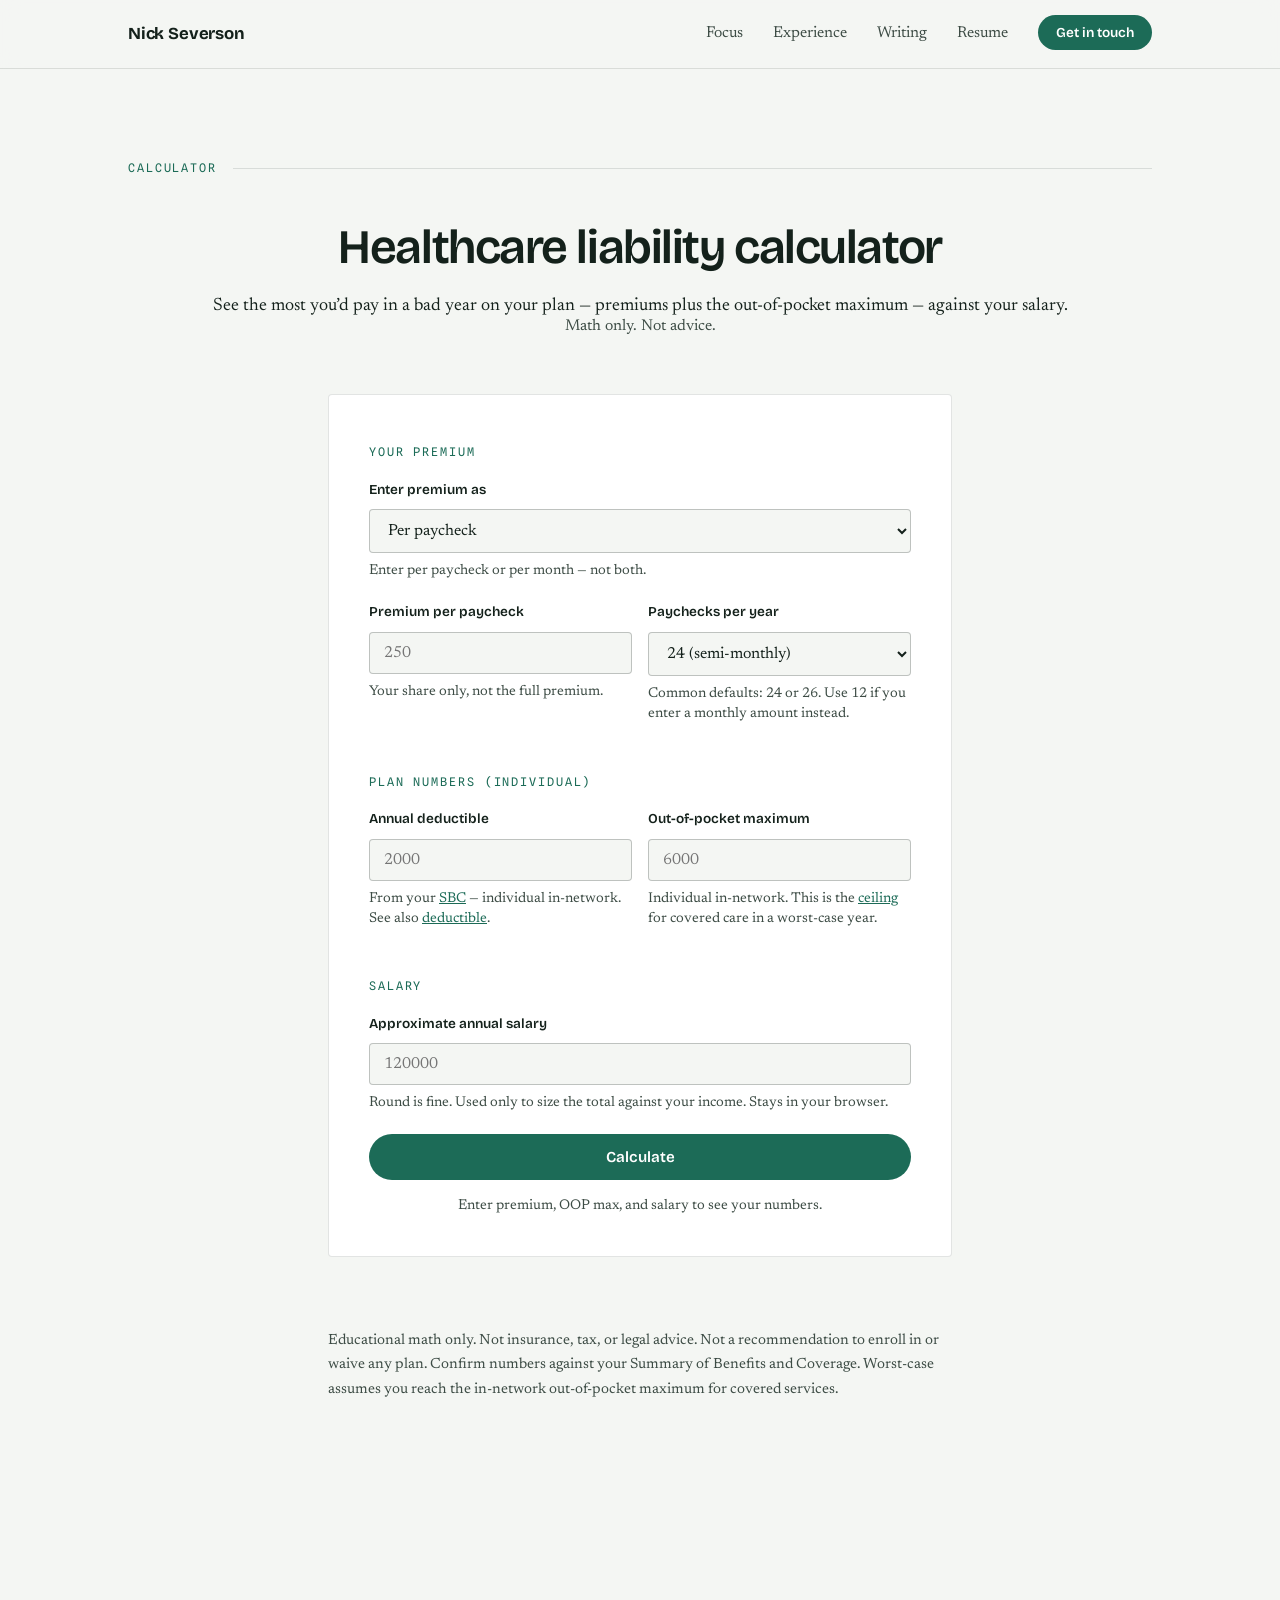
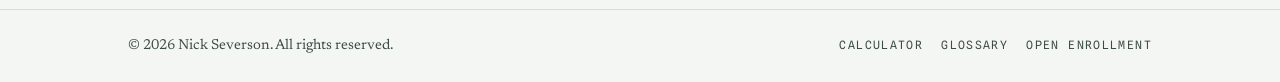
==== commit 9d241fe3: "Add benefits glossary and open enrollment checklist New soft-linked educational pages: plain-English" ====
--- a/calculator.html
+++ b/calculator.html
@@ -73,12 +73,12 @@
           <div class="field">
             <label for="deductible">Annual deductible</label>
             <input type="number" id="deductible" name="deductible" min="0" step="1" required placeholder="2000">
-            <p class="field-hint">From your SBC — individual in-network.</p>
+            <p class="field-hint">From your <a href="glossary.html#sbc">SBC</a> — individual in-network. See also <a href="glossary.html#deductible">deductible</a>.</p>
           </div>
           <div class="field">
             <label for="oopm">Out-of-pocket maximum</label>
             <input type="number" id="oopm" name="oopm" min="0" step="1" required placeholder="6000">
-            <p class="field-hint">Individual in-network. This is the ceiling for covered care in a worst-case year.</p>
+            <p class="field-hint">Individual in-network. This is the <a href="glossary.html#oop-max">ceiling</a> for covered care in a worst-case year.</p>
           </div>
         </div>
 
@@ -131,7 +131,11 @@
 <footer class="plain-footer">
   <div class="wrap">
     <span>© <script>document.write(new Date().getFullYear())</script> Nick Severson. All rights reserved.</span>
-    <a href="calculator.html">Calculator</a>
+    <span class="footer-links">
+      <a href="calculator.html">Calculator</a>
+      <a href="glossary.html">Glossary</a>
+      <a href="open-enrollment.html">Open enrollment</a>
+    </span>
   </div>
 </footer>
 
--- a/style.css
+++ b/style.css
@@ -226,3 +226,39 @@
 .calc-section:not(:first-child){margin-top:28px}
 .calc-flag-blurb{color:var(--ink-soft);margin:-12px 0 8px;font-size:1rem}
 .calc-empty{margin-top:16px;text-align:center}
+
+/* ---------- shared soft footer links ---------- */
+.footer-links{display:flex;flex-wrap:wrap;gap:12px 18px;align-items:center}
+.footer-meta .footer-links a,.plain-footer .footer-links a{font-family:'Spline Sans Mono',monospace;font-size:.72rem;letter-spacing:.12em;text-transform:uppercase}
+
+/* ---------- glossary ---------- */
+.glossary-list{max-width:720px;padding-bottom:clamp(48px,8vh,80px);display:flex;flex-direction:column;gap:0}
+.glossary-item{padding:clamp(22px,3vh,28px) 0;border-top:1px solid var(--line)}
+.glossary-item:last-child{border-bottom:1px solid var(--line)}
+.glossary-item h2{font-family:'Bricolage Grotesque',sans-serif;font-weight:600;font-size:1.15rem;margin-bottom:8px}
+.glossary-item p{color:var(--ink-soft);font-size:1rem;line-height:1.65}
+.calc-disclaimer a{color:var(--pine)}
+
+/* ---------- open enrollment checklist ---------- */
+.calc-actions{display:flex;gap:12px;flex-wrap:wrap;justify-content:center;margin-top:clamp(20px,3vh,28px)}
+.checklist-wrap{max-width:720px;padding-bottom:clamp(40px,6vh,64px)}
+.checklist{display:flex;flex-direction:column;gap:0;padding:8px 28px}
+.check-item{display:flex;gap:14px;align-items:flex-start;padding:18px 0;border-top:1px solid var(--line);cursor:pointer}
+.check-item:first-child{border-top:none}
+.check-item input{margin-top:6px;width:18px;height:18px;accent-color:var(--pine);flex-shrink:0}
+.check-item strong{display:block;font-family:'Bricolage Grotesque',sans-serif;font-weight:600;font-size:1.02rem;margin-bottom:4px}
+.check-hint{display:block;color:var(--ink-soft);font-size:.95rem;line-height:1.55}
+
+@media print{
+  header,.menu-btn,.calc-actions,.plain-footer,.page-hero .eyebrow,.calc-disclaimer{display:none!important}
+  body{background:#fff;color:#000;font-size:12pt}
+  .page-hero{padding:0 0 16px;text-align:left}
+  .page-hero h1{font-size:20pt;max-width:none}
+  .page-hero .lede{margin:8px 0 0;font-size:11pt;color:#333}
+  .checklist-wrap{max-width:none;padding:0}
+  .card.checklist{border:none;padding:0;box-shadow:none}
+  .check-item{break-inside:avoid;padding:10px 0}
+  .reveal{opacity:1!important;transform:none!important}
+}
+
+.field-hint a{color:var(--pine)}
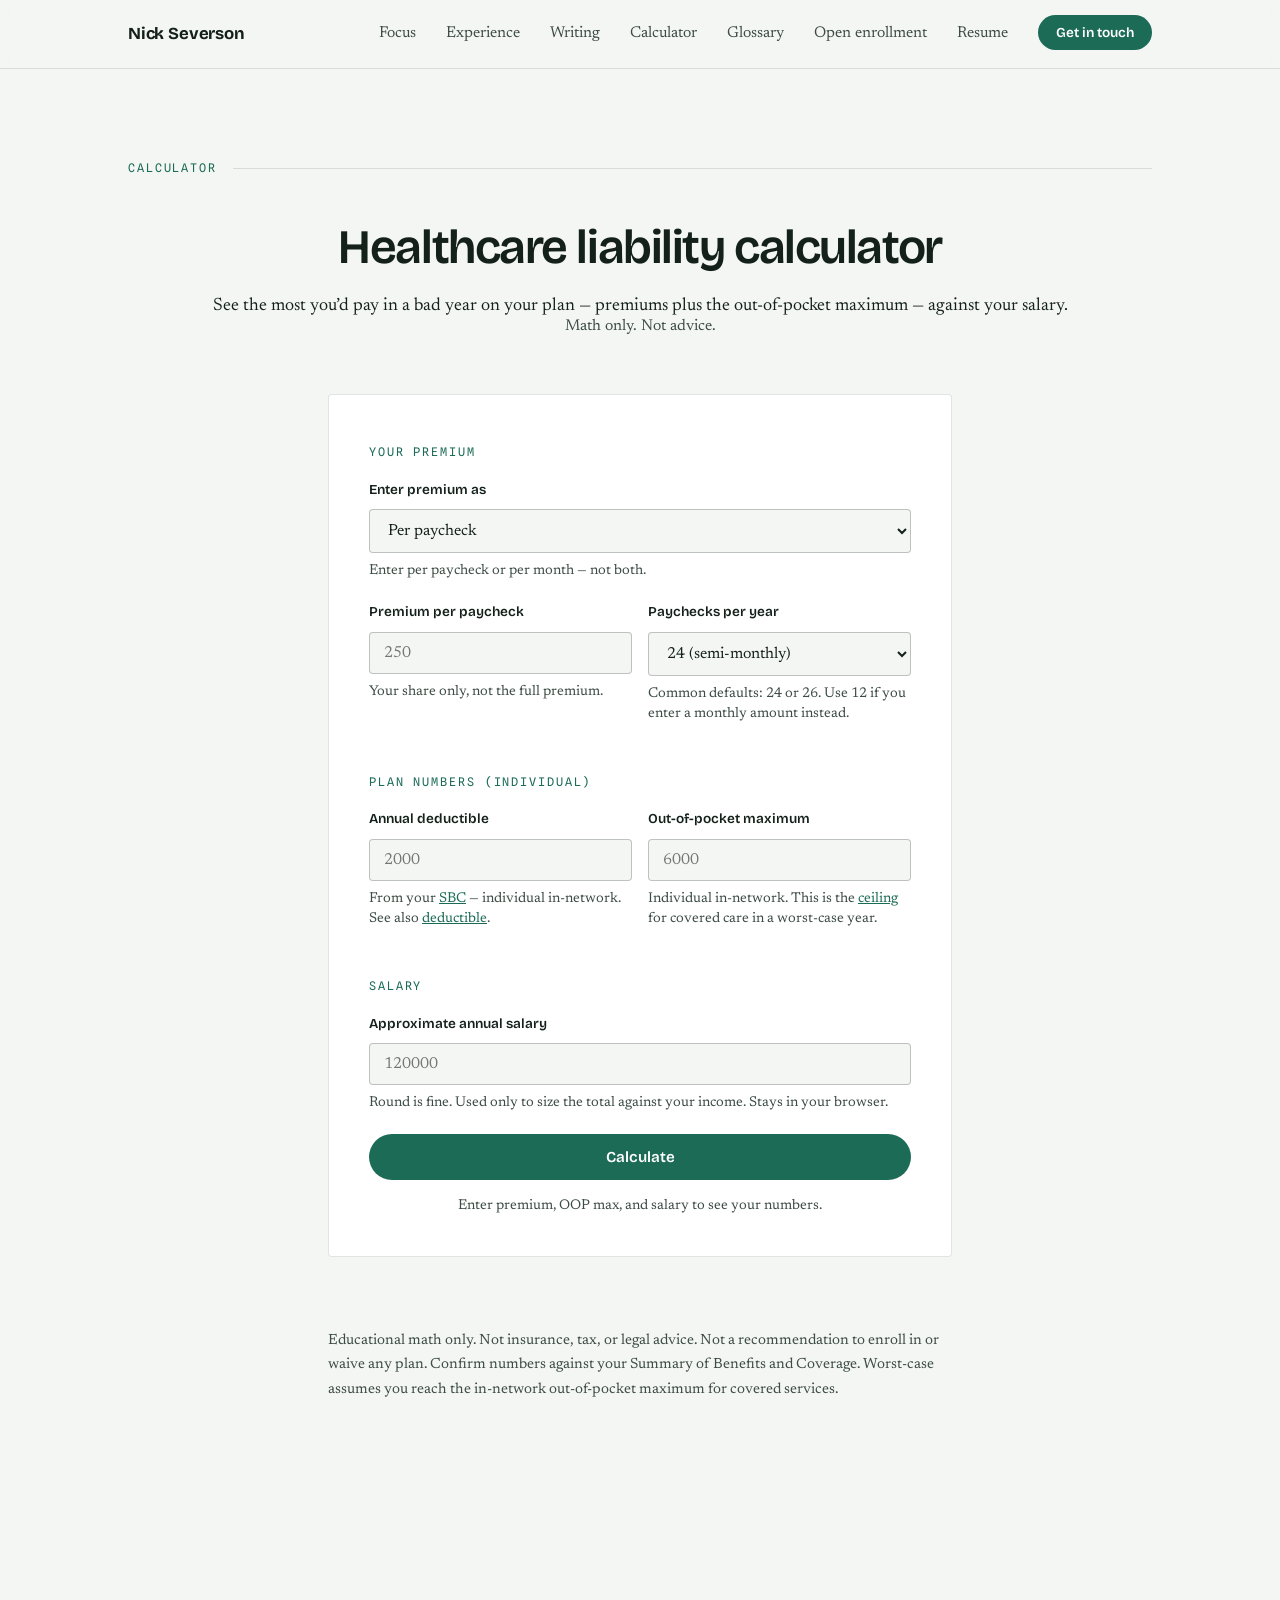
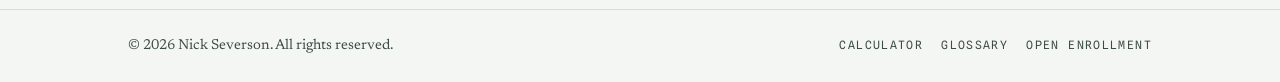
==== commit 16ecd654: "Add Calculator, Glossary, and Open enrollment to main nav Surface the three tools in the shared top " ====
--- a/calculator.html
+++ b/calculator.html
@@ -22,6 +22,9 @@
         <li><a href="index.html#focus">Focus</a></li>
         <li><a href="index.html#experience">Experience</a></li>
         <li><a href="index.html#writing">Writing</a></li>
+        <li><a href="calculator.html">Calculator</a></li>
+        <li><a href="glossary.html">Glossary</a></li>
+        <li><a href="open-enrollment.html">Open enrollment</a></li>
         <li><a href="Nick-Severson-Resume.pdf" target="_blank" rel="noopener">Resume</a></li>
         <li><a class="cta" href="contact.html">Get in touch</a></li>
       </ul>
--- a/style.css
+++ b/style.css
@@ -24,7 +24,7 @@
 }
 a{color:inherit}
 ::selection{background:var(--pine);color:#fff}
-.wrap{max-width:var(--max);margin:0 auto;padding:0 var(--pad)}
+.wrap{max-width:var(--max);margin:0 auto;padding-left:max(var(--pad), env(safe-area-inset-left, 0px));padding-right:max(var(--pad), env(safe-area-inset-right, 0px))}
 .mono{font-family:'Spline Sans Mono',ui-monospace,monospace;font-size:.74rem;letter-spacing:.16em;text-transform:uppercase}
 
 /* ---------- header ---------- */
@@ -262,3 +262,12 @@
 }
 
 .field-hint a{color:var(--pine)}
+
+.glossary-intro{max-width:720px;padding-bottom:clamp(24px,4vh,36px)}
+.glossary-intro p{color:var(--ink-soft);font-size:1.05rem;line-height:1.7}
+.glossary-where{margin-top:10px;font-size:.9rem;color:var(--ink-soft);font-style:italic;line-height:1.5}
+/* vertical only — never zero wrap’s horizontal pad with the padding shorthand */
+.soft-cta{max-width:720px;padding-top:clamp(40px,7vh,64px);padding-bottom:clamp(32px,5vh,48px);border-top:1px solid var(--line)}
+.soft-cta h2{font-family:'Bricolage Grotesque',sans-serif;font-weight:600;font-size:clamp(1.25rem,2vw,1.5rem);margin:12px 0 10px;letter-spacing:-.02em}
+.soft-cta p{color:var(--ink-soft);max-width:54ch;line-height:1.65}
+.check-hint a{color:var(--pine)}
